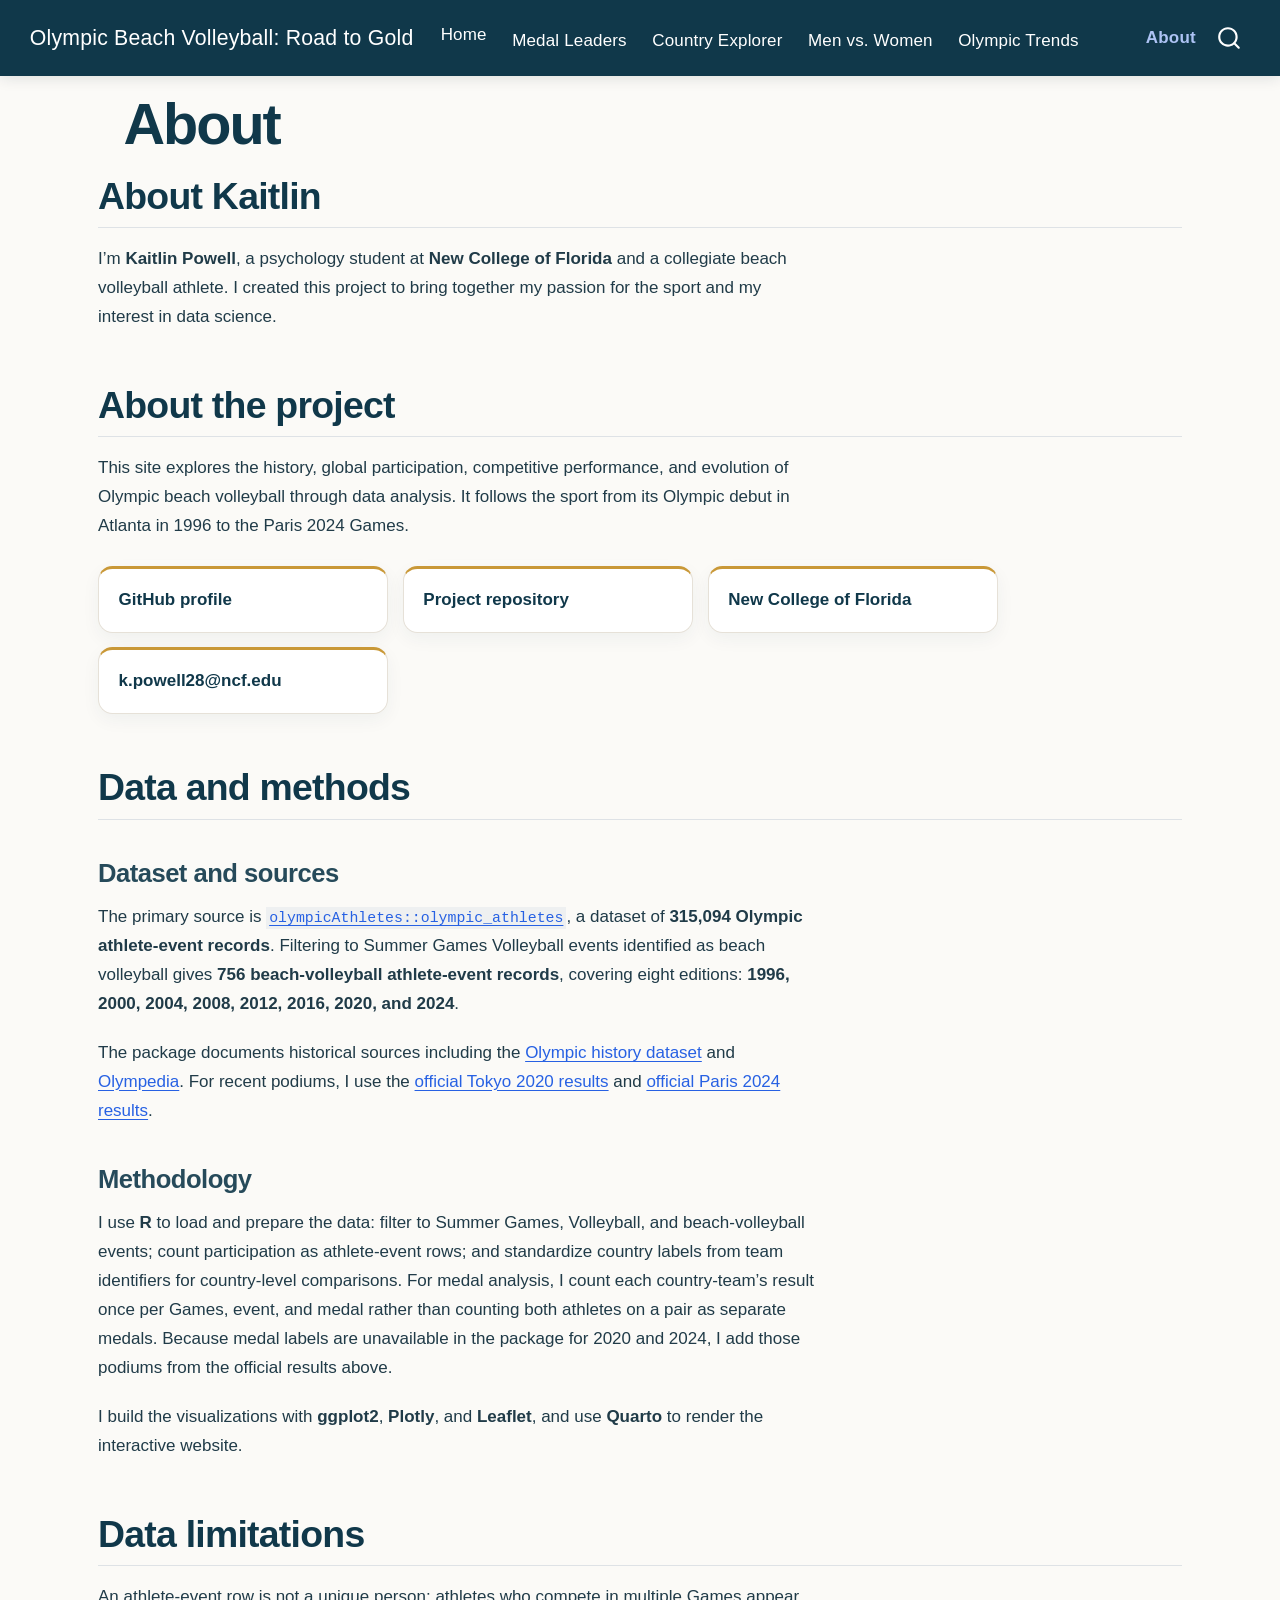
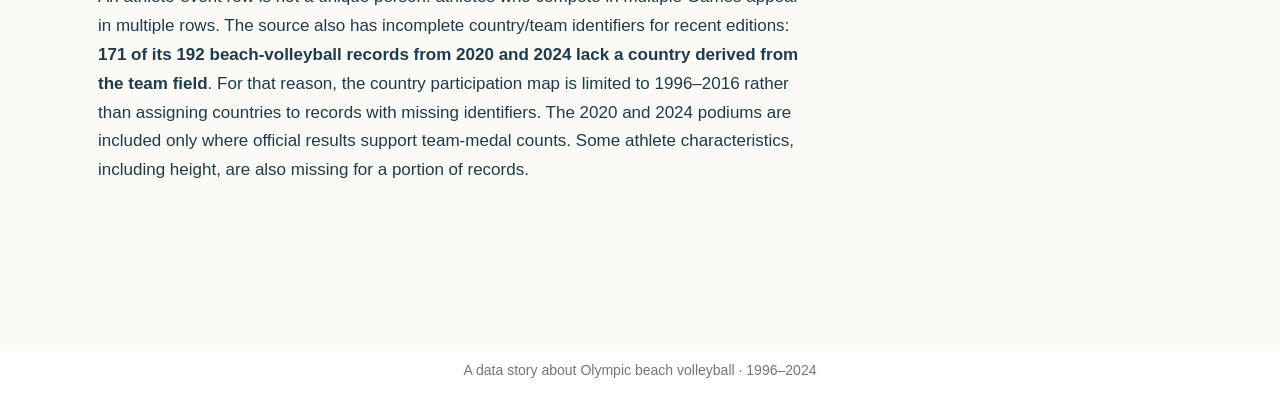
==== about.html @ 03073e93 "Built site for gh-pages" ====
<!DOCTYPE html>
<html xmlns="http://www.w3.org/1999/xhtml" lang="en" xml:lang="en"><head>

<meta charset="utf-8">
<meta name="generator" content="quarto-1.10.19">

<meta name="viewport" content="width=device-width, initial-scale=1.0, user-scalable=yes">


<title>About – Olympic Beach Volleyball: Road to Gold</title>
<style>
/* Default styles provided by pandoc.
** See https://pandoc.org/MANUAL.html#variables-for-html for config info.
*/
span.smallcaps{font-variant: small-caps;}
div.columns{display: flex; gap: 1.5em;}
div.column{flex: auto;}
@media screen {
div.columns{gap: min(4vw, 1.5em);}
div.column{overflow-x: auto;}
}
div.hanging-indent{margin-left: 1.5em; text-indent: -1.5em;}
ul.task-list{list-style: none;}
ul.task-list li input[type="checkbox"] {
  width: 0.8em;
  margin: 0 0.8em 0.2em -1em; /* quarto-specific, see https://github.com/quarto-dev/quarto-cli/issues/4556 */ 
  vertical-align: middle;
}
</style>


<script src="site_libs/quarto-nav/quarto-nav.js"></script>
<script src="site_libs/quarto-nav/headroom.min.js"></script>
<script src="site_libs/clipboard/clipboard.min.js"></script>
<script src="site_libs/quarto-search/autocomplete.umd.js"></script>
<script src="site_libs/quarto-search/fuse.min.js"></script>
<script src="site_libs/quarto-search/quarto-search.js"></script>
<meta name="quarto:offset" content="./">
<script src="site_libs/quarto-html/quarto.js" type="module"></script>
<script src="site_libs/quarto-html/tabsets/tabsets.js" type="module"></script>
<script src="site_libs/quarto-html/popper.min.js"></script>
<script src="site_libs/quarto-html/tippy.umd.min.js"></script>
<script src="site_libs/quarto-html/anchor.min.js"></script>
<link href="site_libs/quarto-html/tippy.css" rel="stylesheet">
<link href="site_libs/quarto-html/quarto-syntax-highlighting-bf27225e3a48a9273f3daa8f8e829971.css" rel="stylesheet" id="quarto-text-highlighting-styles">
<script src="site_libs/bootstrap/bootstrap.min.js"></script>
<link href="site_libs/bootstrap/bootstrap-icons.css" rel="stylesheet">
<link href="site_libs/bootstrap/bootstrap-d0f63781f56d8920b29a9d59ce83fef4.min.css" rel="stylesheet" append-hash="true" id="quarto-bootstrap" data-mode="light">
<script id="quarto-search-options" type="application/json">{
  "location": "navbar",
  "copy-button": false,
  "collapse-after": 3,
  "panel-placement": "end",
  "type": "overlay",
  "limit": 50,
  "keyboard-shortcut": [
    "f",
    "/",
    "s"
  ],
  "show-item-context": false,
  "language": {
    "search-no-results-text": "No results",
    "search-matching-documents-text": "matching documents",
    "search-copy-link-title": "Copy link to search",
    "search-hide-matches-text": "Hide additional matches",
    "search-more-match-text": "more match in this document",
    "search-more-matches-text": "more matches in this document",
    "search-clear-button-title": "Clear",
    "search-text-placeholder": "",
    "search-detached-cancel-button-title": "Cancel",
    "search-submit-button-title": "Submit",
    "search-label": "Search"
  }
}</script>
<style>html{ scroll-behavior: smooth; }</style>


<link rel="stylesheet" href="styles.css">
</head>

<body class="nav-fixed quarto-light">

<div id="quarto-search-results"></div>
  <header id="quarto-header" class="headroom fixed-top">
    <nav class="navbar navbar-expand-lg " data-bs-theme="dark">
      <div class="navbar-container container-fluid">
      <div class="navbar-brand-container mx-auto">
    <a class="navbar-brand" href="./index.html">
    <span class="navbar-title">Olympic Beach Volleyball: Road to Gold</span>
    </a>
  </div>
            <div id="quarto-search" class="" title="Search"></div>
          <button class="navbar-toggler" type="button" data-bs-toggle="collapse" data-bs-target="#navbarCollapse" aria-controls="navbarCollapse" role="menu" aria-expanded="false" aria-label="Toggle navigation" onclick="if (window.quartoToggleHeadroom) { window.quartoToggleHeadroom(); }">
  <span class="navbar-toggler-icon"></span>
</button>
          <div class="collapse navbar-collapse" id="navbarCollapse">
            <ul class="navbar-nav navbar-nav-scroll me-auto">
  <li class="nav-item">
    <a class="nav-link" href="./index.html"> 
<span class="menu-text">Home</span></a>
  </li>  
  <li class="nav-item">
    <a class="nav-link" href="./road-to-gold.html"> 
<span class="menu-text">Medal Leaders</span></a>
  </li>  
  <li class="nav-item">
    <a class="nav-link" href="./explore.html"> 
<span class="menu-text">Country Explorer</span></a>
  </li>  
  <li class="nav-item">
    <a class="nav-link" href="./men-vs-women.html"> 
<span class="menu-text">Men vs.&nbsp;Women</span></a>
  </li>  
  <li class="nav-item">
    <a class="nav-link" href="./olympic-trends.html"> 
<span class="menu-text">Olympic Trends</span></a>
  </li>  
</ul>
            <ul class="navbar-nav navbar-nav-scroll ms-auto">
  <li class="nav-item">
    <a class="nav-link active" href="./about.html" aria-current="page"> 
<span class="menu-text">About</span></a>
  </li>  
</ul>
          </div> <!-- /navcollapse -->
            <div class="quarto-navbar-tools">
</div>
      </div> <!-- /container-fluid -->
    </nav>
</header>
<!-- content -->
<div id="quarto-content" class="quarto-container page-columns page-rows-contents page-layout-full page-navbar">
<!-- sidebar -->
<!-- margin-sidebar -->
    
<!-- main -->
<main class="content column-page" id="quarto-document-content">

<header id="title-block-header" class="quarto-title-block default">
<div class="quarto-title">
<h1 class="title">About</h1>
</div>



<div class="quarto-title-meta column-page">

    
  
    
  </div>
  


</header>


<section id="about-kaitlin" class="level2">
<h2 class="anchored" data-anchor-id="about-kaitlin">About Kaitlin</h2>
<p>I’m <strong>Kaitlin Powell</strong>, a psychology student at <strong>New College of Florida</strong> and a collegiate beach volleyball athlete. I created this project to bring together my passion for the sport and my interest in data science.</p>
</section>
<section id="about-the-project" class="level2">
<h2 class="anchored" data-anchor-id="about-the-project">About the project</h2>
<p>This site explores the history, global participation, competitive performance, and evolution of Olympic beach volleyball through data analysis. It follows the sport from its Olympic debut in Atlanta in 1996 to the Paris 2024 Games.</p>
<div class="about-links">
<ul>
<li><a href="https://github.com/kaitlinpowell71">GitHub profile</a></li>
<li><a href="https://github.com/kaitlinpowell17/olympic-beach-volleyball">Project repository</a></li>
<li><a href="https://www.ncf.edu/">New College of Florida</a></li>
<li><a href="mailto:k.powell28@ncf.edu">k.powell28@ncf.edu</a></li>
</ul>
</div>
</section>
<section id="data-and-methods" class="level2">
<h2 class="anchored" data-anchor-id="data-and-methods">Data and methods</h2>
<section id="dataset-and-sources" class="level3">
<h3 class="anchored" data-anchor-id="dataset-and-sources">Dataset and sources</h3>
<p>The primary source is <a href="https://moderndive.github.io/olympicAthletes/"><code>olympicAthletes::olympic_athletes</code></a>, a dataset of <strong>315,094 Olympic athlete-event records</strong>. Filtering to Summer Games Volleyball events identified as beach volleyball gives <strong>756 beach-volleyball athlete-event records</strong>, covering eight editions: <strong>1996, 2000, 2004, 2008, 2012, 2016, 2020, and 2024</strong>.</p>
<p>The package documents historical sources including the <a href="https://github.com/rgriff23/Olympic_history">Olympic history dataset</a> and <a href="https://www.olympedia.org/">Olympedia</a>. For recent podiums, I use the <a href="https://olympics.com/en/olympic-games/tokyo-2020/results/volleyball/beach-volleyball">official Tokyo 2020 results</a> and <a href="https://olympics.com/en/olympic-games/paris-2024/results/volleyball/beach-volleyball">official Paris 2024 results</a>.</p>
</section>
<section id="methodology" class="level3">
<h3 class="anchored" data-anchor-id="methodology">Methodology</h3>
<p>I use <strong>R</strong> to load and prepare the data: filter to Summer Games, Volleyball, and beach-volleyball events; count participation as athlete-event rows; and standardize country labels from team identifiers for country-level comparisons. For medal analysis, I count each country-team’s result once per Games, event, and medal rather than counting both athletes on a pair as separate medals. Because medal labels are unavailable in the package for 2020 and 2024, I add those podiums from the official results above.</p>
<p>I build the visualizations with <strong>ggplot2</strong>, <strong>Plotly</strong>, and <strong>Leaflet</strong>, and use <strong>Quarto</strong> to render the interactive website.</p>
</section>
</section>
<section id="data-limitations" class="level2">
<h2 class="anchored" data-anchor-id="data-limitations">Data limitations</h2>
<p>An athlete-event row is not a unique person: athletes who compete in multiple Games appear in multiple rows. The source also has incomplete country/team identifiers for recent editions: <strong>171 of its 192 beach-volleyball records from 2020 and 2024 lack a country derived from the team field</strong>. For that reason, the country participation map is limited to 1996–2016 rather than assigning countries to records with missing identifiers. The 2020 and 2024 podiums are included only where official results support team-medal counts. Some athlete characteristics, including height, are also missing for a portion of records.</p>


</section>

</main> <!-- /main -->
<script id="quarto-html-after-body" type="application/javascript">
  window.document.addEventListener("DOMContentLoaded", function (event) {
    const icon = "";
    const anchorJS = new window.AnchorJS();
    anchorJS.options = {
      placement: 'right',
      icon: icon
    };
    anchorJS.add('.anchored');
    const isCodeAnnotation = (el) => {
      for (const clz of el.classList) {
        if (clz.startsWith('code-annotation-')) {                     
          return true;
        }
      }
      return false;
    }
    const onCopySuccess = function(e) {
      // button target
      const button = e.trigger;
      // don't keep focus
      button.blur();
      // flash "checked"
      button.classList.add('code-copy-button-checked');
      var currentTitle = button.getAttribute("title");
      button.setAttribute("title", "Copied!");
      let tooltip;
      if (window.bootstrap) {
        button.setAttribute("data-bs-toggle", "tooltip");
        button.setAttribute("data-bs-placement", "left");
        button.setAttribute("data-bs-title", "Copied!");
        tooltip = new bootstrap.Tooltip(button, 
          { trigger: "manual", 
            customClass: "code-copy-button-tooltip",
            offset: [0, -8]});
        tooltip.show();    
      }
      setTimeout(function() {
        if (tooltip) {
          tooltip.hide();
          button.removeAttribute("data-bs-title");
          button.removeAttribute("data-bs-toggle");
          button.removeAttribute("data-bs-placement");
        }
        button.setAttribute("title", currentTitle);
        button.classList.remove('code-copy-button-checked');
      }, 1000);
      // clear code selection
      e.clearSelection();
    }
    const getTextToCopy = function(trigger) {
      const outerScaffold = trigger.parentElement.cloneNode(true);
      const codeEl = outerScaffold.querySelector('code');
      for (const childEl of codeEl.children) {
        if (isCodeAnnotation(childEl)) {
          childEl.remove();
        }
      }
      return codeEl.innerText;
    }
    const clipboard = new window.ClipboardJS('.code-copy-button:not([data-in-quarto-modal])', {
      text: getTextToCopy
    });
    clipboard.on('success', onCopySuccess);
    if (window.document.getElementById('quarto-embedded-source-code-modal')) {
      const clipboardModal = new window.ClipboardJS('.code-copy-button[data-in-quarto-modal]', {
        text: getTextToCopy,
        container: window.document.getElementById('quarto-embedded-source-code-modal')
      });
      clipboardModal.on('success', onCopySuccess);
    }
      var localhostRegex = new RegExp(/^(?:http|https):\/\/localhost\:?[0-9]*\//);
      var mailtoRegex = new RegExp(/^mailto:/);
        var filterRegex = new RegExp('/' + window.location.host + '/');
      var isInternal = (href) => {
          return filterRegex.test(href) || localhostRegex.test(href) || mailtoRegex.test(href);
      }
      // Inspect non-navigation links and adorn them if external
     var links = window.document.querySelectorAll('a[href]:not(.nav-link):not(.navbar-brand):not(.toc-action):not(.sidebar-link):not(.sidebar-item-toggle):not(.pagination-link):not(.no-external):not([aria-hidden]):not(.dropdown-item):not(.quarto-navigation-tool):not(.about-link)');
      for (var i=0; i<links.length; i++) {
        const link = links[i];
        if (!isInternal(link.href)) {
          // undo the damage that might have been done by quarto-nav.js in the case of
          // links that we want to consider external
          if (link.dataset.originalHref !== undefined) {
            link.href = link.dataset.originalHref;
          }
        }
      }
    function tippyHover(el, contentFn, onTriggerFn, onUntriggerFn) {
      const config = {
        allowHTML: true,
        maxWidth: 500,
        delay: 100,
        arrow: false,
        appendTo: function(el) {
            return el.parentElement;
        },
        interactive: true,
        interactiveBorder: 10,
        theme: 'quarto',
        placement: 'bottom-start',
      };
      if (contentFn) {
        config.content = contentFn;
      }
      if (onTriggerFn) {
        config.onTrigger = onTriggerFn;
      }
      if (onUntriggerFn) {
        config.onUntrigger = onUntriggerFn;
      }
      window.tippy(el, config); 
    }
    const noterefs = window.document.querySelectorAll('a[role="doc-noteref"]');
    for (var i=0; i<noterefs.length; i++) {
      const ref = noterefs[i];
      tippyHover(ref, function() {
        // use id or data attribute instead here
        let href = ref.getAttribute('data-footnote-href') || ref.getAttribute('href');
        try { href = new URL(href).hash; } catch {}
        const id = href.replace(/^#\/?/, "");
        const note = window.document.getElementById(id);
        if (note) {
          return note.innerHTML;
        } else {
          return "";
        }
      });
    }
    const xrefs = window.document.querySelectorAll('a.quarto-xref');
    const processXRef = (id, note) => {
      // Strip column container classes
      const stripColumnClz = (el) => {
        el.classList.remove("page-full", "page-columns");
        if (el.children) {
          for (const child of el.children) {
            stripColumnClz(child);
          }
        }
      }
      stripColumnClz(note)
      if (id === null || id.startsWith('sec-')) {
        // Special case sections, only their first couple elements
        const container = document.createElement("div");
        if (note.children && note.children.length > 2) {
          container.appendChild(note.children[0].cloneNode(true));
          for (let i = 1; i < note.children.length; i++) {
            const child = note.children[i];
            if (child.tagName === "P" && child.innerText === "") {
              continue;
            } else {
              container.appendChild(child.cloneNode(true));
              break;
            }
          }
          if (window.Quarto?.typesetMath) {
            window.Quarto.typesetMath(container);
          }
          return container.innerHTML
        } else {
          if (window.Quarto?.typesetMath) {
            window.Quarto.typesetMath(note);
          }
          return note.innerHTML;
        }
      } else {
        // Remove any anchor links if they are present
        const anchorLink = note.querySelector('a.anchorjs-link');
        if (anchorLink) {
          anchorLink.remove();
        }
        if (window.Quarto?.typesetMath) {
          window.Quarto.typesetMath(note);
        }
        if (note.classList.contains("callout")) {
          return note.outerHTML;
        } else {
          return note.innerHTML;
        }
      }
    }
    for (var i=0; i<xrefs.length; i++) {
      const xref = xrefs[i];
      tippyHover(xref, undefined, function(instance) {
        instance.disable();
        let url = xref.getAttribute('href');
        let hash = undefined; 
        if (url.startsWith('#')) {
          hash = url;
        } else {
          try { hash = new URL(url).hash; } catch {}
        }
        if (hash) {
          const id = hash.replace(/^#\/?/, "");
          const note = window.document.getElementById(id);
          if (note !== null) {
            try {
              const html = processXRef(id, note.cloneNode(true));
              instance.setContent(html);
            } finally {
              instance.enable();
              instance.show();
            }
          } else {
            // See if we can fetch this
            fetch(url.split('#')[0])
            .then(res => res.text())
            .then(html => {
              const parser = new DOMParser();
              const htmlDoc = parser.parseFromString(html, "text/html");
              const note = htmlDoc.getElementById(id);
              if (note !== null) {
                const html = processXRef(id, note);
                instance.setContent(html);
              } 
            }).finally(() => {
              instance.enable();
              instance.show();
            });
          }
        } else {
          // See if we can fetch a full url (with no hash to target)
          // This is a special case and we should probably do some content thinning / targeting
          fetch(url)
          .then(res => res.text())
          .then(html => {
            const parser = new DOMParser();
            const htmlDoc = parser.parseFromString(html, "text/html");
            const note = htmlDoc.querySelector('main.content');
            if (note !== null) {
              // This should only happen for chapter cross references
              // (since there is no id in the URL)
              // remove the first header
              if (note.children.length > 0 && note.children[0].tagName === "HEADER") {
                note.children[0].remove();
              }
              const html = processXRef(null, note);
              instance.setContent(html);
            } 
          }).finally(() => {
            instance.enable();
            instance.show();
          });
        }
      }, function(instance) {
      });
    }
        let selectedAnnoteEl;
        const selectorForAnnotation = ( cell, annotation) => {
          let cellAttr = 'data-code-cell="' + cell + '"';
          let lineAttr = 'data-code-annotation="' +  annotation + '"';
          const selector = 'span[' + cellAttr + '][' + lineAttr + ']';
          return selector;
        }
        const selectCodeLines = (annoteEl) => {
          const doc = window.document;
          const targetCell = annoteEl.getAttribute("data-target-cell");
          const targetAnnotation = annoteEl.getAttribute("data-target-annotation");
          const annoteSpan = window.document.querySelector(selectorForAnnotation(targetCell, targetAnnotation));
          const lines = annoteSpan.getAttribute("data-code-lines").split(",");
          const lineIds = lines.map((line) => {
            return targetCell + "-" + line;
          })
          let top = null;
          let height = null;
          let parent = null;
          if (lineIds.length > 0) {
              //compute the position of the single el (top and bottom and make a div)
              const el = window.document.getElementById(lineIds[0]);
              top = el.offsetTop;
              height = el.offsetHeight;
              parent = el.parentElement.parentElement;
            if (lineIds.length > 1) {
              const lastEl = window.document.getElementById(lineIds[lineIds.length - 1]);
              const bottom = lastEl.offsetTop + lastEl.offsetHeight;
              height = bottom - top;
            }
            if (top !== null && height !== null && parent !== null) {
              // cook up a div (if necessary) and position it 
              let div = window.document.getElementById("code-annotation-line-highlight");
              if (div === null) {
                div = window.document.createElement("div");
                div.setAttribute("id", "code-annotation-line-highlight");
                div.style.position = 'absolute';
                parent.appendChild(div);
              }
              div.style.top = top - 2 + "px";
              div.style.height = height + 4 + "px";
              div.style.left = 0;
              let gutterDiv = window.document.getElementById("code-annotation-line-highlight-gutter");
              if (gutterDiv === null) {
                gutterDiv = window.document.createElement("div");
                gutterDiv.setAttribute("id", "code-annotation-line-highlight-gutter");
                gutterDiv.style.position = 'absolute';
                const codeCell = window.document.getElementById(targetCell);
                const gutter = codeCell.querySelector('.code-annotation-gutter');
                gutter.appendChild(gutterDiv);
              }
              gutterDiv.style.top = top - 2 + "px";
              gutterDiv.style.height = height + 4 + "px";
            }
            selectedAnnoteEl = annoteEl;
          }
        };
        const unselectCodeLines = () => {
          const elementsIds = ["code-annotation-line-highlight", "code-annotation-line-highlight-gutter"];
          elementsIds.forEach((elId) => {
            const div = window.document.getElementById(elId);
            if (div) {
              div.remove();
            }
          });
          selectedAnnoteEl = undefined;
        };
          // Handle positioning of the toggle
      window.addEventListener(
        "resize",
        throttle(() => {
          elRect = undefined;
          if (selectedAnnoteEl) {
            selectCodeLines(selectedAnnoteEl);
          }
        }, 10)
      );
      function throttle(fn, ms) {
      let throttle = false;
      let timer;
        return (...args) => {
          if(!throttle) { // first call gets through
              fn.apply(this, args);
              throttle = true;
          } else { // all the others get throttled
              if(timer) clearTimeout(timer); // cancel #2
              timer = setTimeout(() => {
                fn.apply(this, args);
                timer = throttle = false;
              }, ms);
          }
        };
      }
        // Attach click handler to the DT
        const annoteDls = window.document.querySelectorAll('dt[data-target-cell]');
        for (const annoteDlNode of annoteDls) {
          annoteDlNode.addEventListener('click', (event) => {
            const clickedEl = event.target;
            if (clickedEl !== selectedAnnoteEl) {
              unselectCodeLines();
              const activeEl = window.document.querySelector('dt[data-target-cell].code-annotation-active');
              if (activeEl) {
                activeEl.classList.remove('code-annotation-active');
              }
              selectCodeLines(clickedEl);
              clickedEl.classList.add('code-annotation-active');
            } else {
              // Unselect the line
              unselectCodeLines();
              clickedEl.classList.remove('code-annotation-active');
            }
          });
        }
    const findCites = (el) => {
      const parentEl = el.parentElement;
      if (parentEl) {
        const cites = parentEl.dataset.cites;
        if (cites) {
          return {
            el,
            cites: cites.split(' ')
          };
        } else {
          return findCites(el.parentElement)
        }
      } else {
        return undefined;
      }
    };
    var bibliorefs = window.document.querySelectorAll('a[role="doc-biblioref"]');
    for (var i=0; i<bibliorefs.length; i++) {
      const ref = bibliorefs[i];
      const citeInfo = findCites(ref);
      if (citeInfo) {
        tippyHover(citeInfo.el, function() {
          var popup = window.document.createElement('div');
          citeInfo.cites.forEach(function(cite) {
            var citeDiv = window.document.createElement('div');
            citeDiv.classList.add('hanging-indent');
            citeDiv.classList.add('csl-entry');
            var biblioDiv = window.document.getElementById('ref-' + cite);
            if (biblioDiv) {
              citeDiv.innerHTML = biblioDiv.innerHTML;
            }
            popup.appendChild(citeDiv);
          });
          return popup.innerHTML;
        });
      }
    }
  });
  </script>
</div> <!-- /content -->
<footer class="footer">
  <div class="nav-footer">
    <div class="nav-footer-left">
      &nbsp;
    </div>   
    <div class="nav-footer-center">
<p>A data story about Olympic beach volleyball · 1996–2024</p>
</div>
    <div class="nav-footer-right">
      &nbsp;
    </div>
  </div>
</footer>




<script src="site_libs/quarto-html/zenscroll-min.js"></script>
</body></html>
---- site_libs/quarto-html/tippy.css ----
.tippy-box[data-animation=fade][data-state=hidden]{opacity:0}[data-tippy-root]{max-width:calc(100vw - 10px)}.tippy-box{position:relative;background-color:#333;color:#fff;border-radius:4px;font-size:14px;line-height:1.4;white-space:normal;outline:0;transition-property:transform,visibility,opacity}.tippy-box[data-placement^=top]>.tippy-arrow{bottom:0}.tippy-box[data-placement^=top]>.tippy-arrow:before{bottom:-7px;left:0;border-width:8px 8px 0;border-top-color:initial;transform-origin:center top}.tippy-box[data-placement^=bottom]>.tippy-arrow{top:0}.tippy-box[data-placement^=bottom]>.tippy-arrow:before{top:-7px;left:0;border-width:0 8px 8px;border-bottom-color:initial;transform-origin:center bottom}.tippy-box[data-placement^=left]>.tippy-arrow{right:0}.tippy-box[data-placement^=left]>.tippy-arrow:before{border-width:8px 0 8px 8px;border-left-color:initial;right:-7px;transform-origin:center left}.tippy-box[data-placement^=right]>.tippy-arrow{left:0}.tippy-box[data-placement^=right]>.tippy-arrow:before{left:-7px;border-width:8px 8px 8px 0;border-right-color:initial;transform-origin:center right}.tippy-box[data-inertia][data-state=visible]{transition-timing-function:cubic-bezier(.54,1.5,.38,1.11)}.tippy-arrow{width:16px;height:16px;color:#333}.tippy-arrow:before{content:"";position:absolute;border-color:transparent;border-style:solid}.tippy-content{position:relative;padding:5px 9px;z-index:1}
---- site_libs/quarto-html/quarto-syntax-highlighting-bf27225e3a48a9273f3daa8f8e829971.css ----
/* quarto syntax highlight colors */
:root {
  --quarto-hl-ot-color: #003B4F;
  --quarto-hl-at-color: #657422;
  --quarto-hl-ss-color: #20794D;
  --quarto-hl-an-color: #5E5E5E;
  --quarto-hl-fu-color: #4758AB;
  --quarto-hl-st-color: #20794D;
  --quarto-hl-cf-color: #003B4F;
  --quarto-hl-op-color: #5E5E5E;
  --quarto-hl-er-color: #AD0000;
  --quarto-hl-bn-color: #AD0000;
  --quarto-hl-al-color: #AD0000;
  --quarto-hl-va-color: #111111;
  --quarto-hl-bu-color: inherit;
  --quarto-hl-ex-color: inherit;
  --quarto-hl-pp-color: #AD0000;
  --quarto-hl-in-color: #5E5E5E;
  --quarto-hl-vs-color: #20794D;
  --quarto-hl-wa-color: #5E5E5E;
  --quarto-hl-do-color: #5E5E5E;
  --quarto-hl-im-color: #00769E;
  --quarto-hl-ch-color: #20794D;
  --quarto-hl-dt-color: #AD0000;
  --quarto-hl-fl-color: #AD0000;
  --quarto-hl-co-color: #5E5E5E;
  --quarto-hl-cv-color: #5E5E5E;
  --quarto-hl-cn-color: #8f5902;
  --quarto-hl-sc-color: #5E5E5E;
  --quarto-hl-dv-color: #AD0000;
  --quarto-hl-kw-color: #003B4F;
}

/* other quarto variables */
:root {
  --quarto-font-monospace: SFMono-Regular, Menlo, Monaco, Consolas, "Liberation Mono", "Courier New", monospace;
}

/* syntax highlight based on Pandoc's rules */
pre > code.sourceCode > span {
  color: #003B4F;
}

code.sourceCode > span {
  color: #003B4F;
}

div.sourceCode,
div.sourceCode pre.sourceCode {
  color: #003B4F;
}

/* Normal */
code span {
  color: #003B4F;
}

/* Alert */
code span.al {
  color: #AD0000;
  font-style: inherit;
}

/* Annotation */
code span.an {
  color: #5E5E5E;
  font-style: inherit;
}

/* Attribute */
code span.at {
  color: #657422;
  font-style: inherit;
}

/* BaseN */
code span.bn {
  color: #AD0000;
  font-style: inherit;
}

/* BuiltIn */
code span.bu {
  font-style: inherit;
}

/* ControlFlow */
code span.cf {
  color: #003B4F;
  font-weight: bold;
  font-style: inherit;
}

/* Char */
code span.ch {
  color: #20794D;
  font-style: inherit;
}

/* Constant */
code span.cn {
  color: #8f5902;
  font-style: inherit;
}

/* Comment */
code span.co {
  color: #5E5E5E;
  font-style: inherit;
}

/* CommentVar */
code span.cv {
  color: #5E5E5E;
  font-style: italic;
}

/* Documentation */
code span.do {
  color: #5E5E5E;
  font-style: italic;
}

/* DataType */
code span.dt {
  color: #AD0000;
  font-style: inherit;
}

/* DecVal */
code span.dv {
  color: #AD0000;
  font-style: inherit;
}

/* Error */
code span.er {
  color: #AD0000;
  font-style: inherit;
}

/* Extension */
code span.ex {
  font-style: inherit;
}

/* Float */
code span.fl {
  color: #AD0000;
  font-style: inherit;
}

/* Function */
code span.fu {
  color: #4758AB;
  font-style: inherit;
}

/* Import */
code span.im {
  color: #00769E;
  font-style: inherit;
}

/* Information */
code span.in {
  color: #5E5E5E;
  font-style: inherit;
}

/* Keyword */
code span.kw {
  color: #003B4F;
  font-weight: bold;
  font-style: inherit;
}

/* Operator */
code span.op {
  color: #5E5E5E;
  font-style: inherit;
}

/* Other */
code span.ot {
  color: #003B4F;
  font-style: inherit;
}

/* Preprocessor */
code span.pp {
  color: #AD0000;
  font-style: inherit;
}

/* SpecialChar */
code span.sc {
  color: #5E5E5E;
  font-style: inherit;
}

/* SpecialString */
code span.ss {
  color: #20794D;
  font-style: inherit;
}

/* String */
code span.st {
  color: #20794D;
  font-style: inherit;
}

/* Variable */
code span.va {
  color: #111111;
  font-style: inherit;
}

/* VerbatimString */
code span.vs {
  color: #20794D;
  font-style: inherit;
}

/* Warning */
code span.wa {
  color: #5E5E5E;
  font-style: italic;
}

.prevent-inlining {
  content: "</";
}

/*# sourceMappingURL=8be38f48d34c45af72792cbd699585e7.css.map */
---- styles.css ----
:root {
  --ocean: #10384a;
  --ocean-soft: #315d70;
  --sea-glass: #147f91;
  --sand: #f4efe4;
  --gold: #c99837;
  --ink: #203b48;
  --muted: #637780;
}

body {
  background: #fbfaf7;
  color: var(--ink);
  font-family: Inter, "Segoe UI", "Helvetica Neue", sans-serif;
  font-size: 1rem;
  line-height: 1.7;
}

.navbar {
  box-shadow: 0 2px 14px rgb(11 34 46 / 12%);
}

.navbar-brand,
.navbar .nav-link {
  letter-spacing: 0.01em;
}

.navbar .navbar-nav {
  gap: 0.3rem;
}

.navbar .nav-link {
  padding: 0.65rem 0.85rem;
}

.navbar .nav-link.active {
  font-weight: 700;
}

.quarto-title-block {
  max-width: 1200px;
  margin: 2.5rem auto 1.75rem;
  padding: 0 1.5rem;
}

.quarto-title .title {
  color: var(--ocean);
  font-weight: 750;
  letter-spacing: -0.035em;
  line-height: 1.12;
  text-align: left;
}

#quarto-content main.content {
  max-width: 1200px;
  padding: 0 1.5rem 4rem;
}

main.content > p,
main.content > ul,
main.content > ol,
main.content section > p,
main.content section > ul,
main.content section > ol {
  max-width: 76ch;
}

h1,
h2,
h3 {
  color: var(--ocean);
  font-weight: 700;
  letter-spacing: -0.02em;
  line-height: 1.2;
  text-align: left;
}

h1 {
  font-size: clamp(2.2rem, 4.5vw, 3.4rem);
}

h2 {
  margin-top: 3rem;
  margin-bottom: 1rem;
  font-size: clamp(1.65rem, 3vw, 2.2rem);
}

main.content section:first-of-type > h2 {
  margin-top: 0.5rem;
}

h3 {
  margin-top: 2.25rem;
  margin-bottom: 0.85rem;
  font-size: clamp(1.25rem, 2vw, 1.55rem);
}

p,
ul,
ol {
  margin-bottom: 1.2rem;
}

li + li {
  margin-top: 0.4rem;
}

.hero {
  position: relative;
  overflow: hidden;
  margin: 0 0 2.5rem;
  padding: clamp(2.25rem, 6vw, 4.75rem);
  border-radius: 1.25rem;
  background:
    radial-gradient(circle at 88% 20%, rgb(201 152 55 / 30%) 0 5rem, transparent 5.1rem),
    radial-gradient(circle at 96% 95%, rgb(20 127 145 / 35%) 0 12rem, transparent 12.1rem),
    linear-gradient(118deg, #10384a 0%, #155268 64%, #1c7580 100%);
  color: #fff;
  box-shadow: 0 18px 42px rgb(16 56 74 / 17%);
}

.hero .eyebrow {
  margin: 0 0 0.75rem;
  color: #f1cf80;
  font-size: 0.76rem;
  font-weight: 750;
  letter-spacing: 0.16em;
  text-transform: uppercase;
}

.hero h2 {
  max-width: 720px;
  margin: 0;
  color: #fff;
  font-size: clamp(2.1rem, 5vw, 3.75rem);
  line-height: 1.08;
}

.hero > p:not(.eyebrow) {
  max-width: 720px;
  margin: 1.15rem 0 0;
  color: rgb(255 255 255 / 87%);
  font-size: 1.08rem;
  line-height: 1.7;
}

.hero-link {
  display: inline-flex;
  gap: 0.65rem;
  align-items: center;
  margin-top: 1.45rem;
  padding: 0.72rem 1rem;
  border: 1px solid rgb(255 255 255 / 52%);
  border-radius: 999px;
  color: #fff;
  font-weight: 700;
  text-decoration: none;
  transition: background 160ms ease, transform 160ms ease;
}

.hero-link:hover {
  transform: translateY(-1px);
  background: rgb(255 255 255 / 12%);
  color: #fff;
}

.stats-grid {
  display: grid;
  grid-template-columns: repeat(3, minmax(0, 1fr));
  align-items: stretch;
  gap: 1.25rem;
  margin: 1.75rem 0 2.75rem;
}

.stat-card {
  display: flex;
  min-height: 132px;
  flex-direction: column;
  justify-content: center;
  padding: 1.5rem;
  border: 1px solid #e6e1d8;
  border-top: 3px solid var(--gold);
  border-radius: 1rem;
  background: #fff;
  box-shadow: 0 8px 24px rgb(16 56 74 / 6%);
}

.stat-card p {
  margin: 0;
}

.stat-value,
.stat-label {
  display: block;
}

.stat-value {
  color: var(--ocean);
  font-size: clamp(1.65rem, 3vw, 2.25rem);
  font-weight: 760;
  letter-spacing: -0.04em;
  line-height: 1.1;
}

.stat-label {
  margin-top: 0.45rem;
  color: var(--muted);
  font-size: 0.88rem;
  line-height: 1.35;
}

.callout-note {
  margin: 2rem 0;
  border-left-color: var(--gold);
  background: #f7f3e9;
}

.callout-note .callout-title-container {
  color: var(--ocean);
}

.callout-note p:last-child {
  margin-bottom: 0;
}

.source-note {
  color: var(--muted);
  font-size: 0.9rem;
}

.crosstalk-input {
  margin-bottom: 1rem;
}

.crosstalk-input label {
  color: var(--ocean);
  font-weight: 650;
}

.plotly,
.cell-output-display {
  max-width: 100%;
}

.cell-output-display {
  margin: 1.5rem 0 2rem;
}

figure,
.quarto-figure {
  margin: 2rem auto 2.5rem;
}

.cell-output-display figure {
  margin: 0 auto;
}

.medal-map-filters {
  display: flex;
  flex-wrap: wrap;
  gap: 1rem 1.5rem;
  align-items: end;
  margin-bottom: 1rem;
  padding: 1rem 1.25rem;
  border: 1px solid #e6e1d8;
  border-radius: 0.85rem;
  background: #fff;
}

.medal-map-filter {
  display: flex;
  min-width: 13rem;
  flex: 1 1 13rem;
  flex-direction: column;
  gap: 0.35rem;
}

.medal-map-filter label {
  color: var(--ocean);
  font-size: 0.88rem;
  font-weight: 700;
}

.medal-map-filter .form-select {
  border-color: #d6dfdf;
  color: var(--ink);
}

.medal-map-widget .leaflet-container {
  border: 1px solid #d5e0e0;
  border-radius: 0.9rem;
  background: #e8f1f2;
  font-family: inherit;
}

.medal-map-legend {
  min-width: 180px;
  padding: 0.8rem 0.9rem;
  border-radius: 0.65rem;
  background: rgb(255 255 255 / 96%);
  box-shadow: 0 2px 12px rgb(16 56 74 / 15%);
  color: var(--ocean);
  font-size: 0.8rem;
}

.medal-map-gradient {
  height: 0.65rem;
  margin-top: 0.55rem;
  border-radius: 999px;
  background: linear-gradient(
    90deg,
    #e8f1f2,
    #b8d7d9,
    #76b7bc,
    #328991,
    #10384a
  );
}

.medal-map-legend-scale {
  display: flex;
  justify-content: space-between;
  margin-top: 0.2rem;
  color: var(--muted);
}

.medal-map-no-medals {
  display: flex;
  gap: 0.4rem;
  align-items: center;
  margin-top: 0.55rem;
  color: var(--muted);
}

.medal-map-no-medals i {
  width: 0.75rem;
  height: 0.75rem;
  border: 1px solid #ddd9d0;
  border-radius: 0.15rem;
  background: #f0eee8;
}

.medal-map-attribution {
  padding: 0.25rem 0.45rem;
  border-radius: 0.25rem;
  background: rgb(255 255 255 / 88%);
  color: var(--muted);
  font-size: 0.72rem;
}

.medal-country-ranking {
  width: min(100%, 900px);
  margin: 1.25rem 0 2.5rem;
  border-collapse: separate;
  border-spacing: 0;
  overflow: hidden;
  border: 1px solid #e6e1d8;
  border-radius: 0.85rem;
  background: #fff;
  box-shadow: 0 8px 24px rgb(16 56 74 / 5%);
}

.medal-country-ranking th,
.medal-country-ranking td {
  padding: 0.75rem 1rem;
  border-bottom: 1px solid #eeeae2;
}

.medal-country-ranking thead th {
  background: var(--ocean);
  color: #fff;
  font-size: 0.82rem;
  font-weight: 700;
  text-align: right;
}

.medal-country-ranking thead th:nth-child(2),
.medal-country-ranking tbody th {
  text-align: left;
}

.medal-country-ranking tbody th {
  color: var(--ocean);
  font-weight: 650;
}

.medal-country-ranking tbody td {
  color: var(--ink);
  text-align: right;
}

.medal-country-ranking tbody td:first-child {
  color: var(--muted);
  text-align: center;
}

.medal-country-ranking tbody tr:nth-child(even) {
  background: #fbfaf7;
}

.medal-country-ranking tbody tr:last-child th,
.medal-country-ranking tbody tr:last-child td {
  border-bottom: 0;
}

.about-links ul {
  display: grid;
  max-width: 900px;
  grid-template-columns: repeat(auto-fit, minmax(13rem, 1fr));
  gap: 0.85rem;
  margin: 1.5rem 0;
  padding: 0;
  list-style: none;
}

.about-links li {
  margin: 0;
  padding: 1rem 1.15rem;
  border: 1px solid #e6e1d8;
  border-top: 3px solid var(--gold);
  border-radius: 0.85rem;
  background: #fff;
  box-shadow: 0 6px 18px rgb(16 56 74 / 5%);
}

.about-links a {
  color: var(--ocean);
  font-weight: 700;
  text-decoration: none;
}

.about-links a:hover {
  color: var(--sea-glass);
  text-decoration: underline;
}

figcaption,
.figure-caption {
  color: var(--muted);
  font-size: 0.88rem;
  line-height: 1.55;
}

@media (max-width: 991.98px) {
  .navbar .navbar-collapse {
    padding: 0.5rem 0 0.75rem;
  }

  .navbar .navbar-nav {
    gap: 0.15rem;
  }

  .navbar .nav-link {
    padding: 0.6rem 0.25rem;
  }
}

@media (max-width: 767.98px) {
  .stats-grid {
    grid-template-columns: repeat(2, minmax(0, 1fr));
    gap: 1rem;
  }

  .quarto-title-block {
    margin-top: 1.75rem;
    margin-bottom: 1.25rem;
  }

  #quarto-content main.content {
    padding-right: 1.25rem;
    padding-left: 1.25rem;
  }

  .hero {
    border-radius: 0.9rem;
    padding: clamp(1.75rem, 7vw, 2.75rem);
  }
}

@media (max-width: 575.98px) {
  .stats-grid {
    grid-template-columns: 1fr;
  }

  .medal-map-widget .leaflet {
    height: 480px !important;
  }

  .medal-country-ranking th,
  .medal-country-ranking td {
    padding: 0.6rem 0.4rem;
    font-size: 0.85rem;
  }

  .stat-card {
    min-height: 112px;
  }

  h2 {
    margin-top: 2.5rem;
  }
}
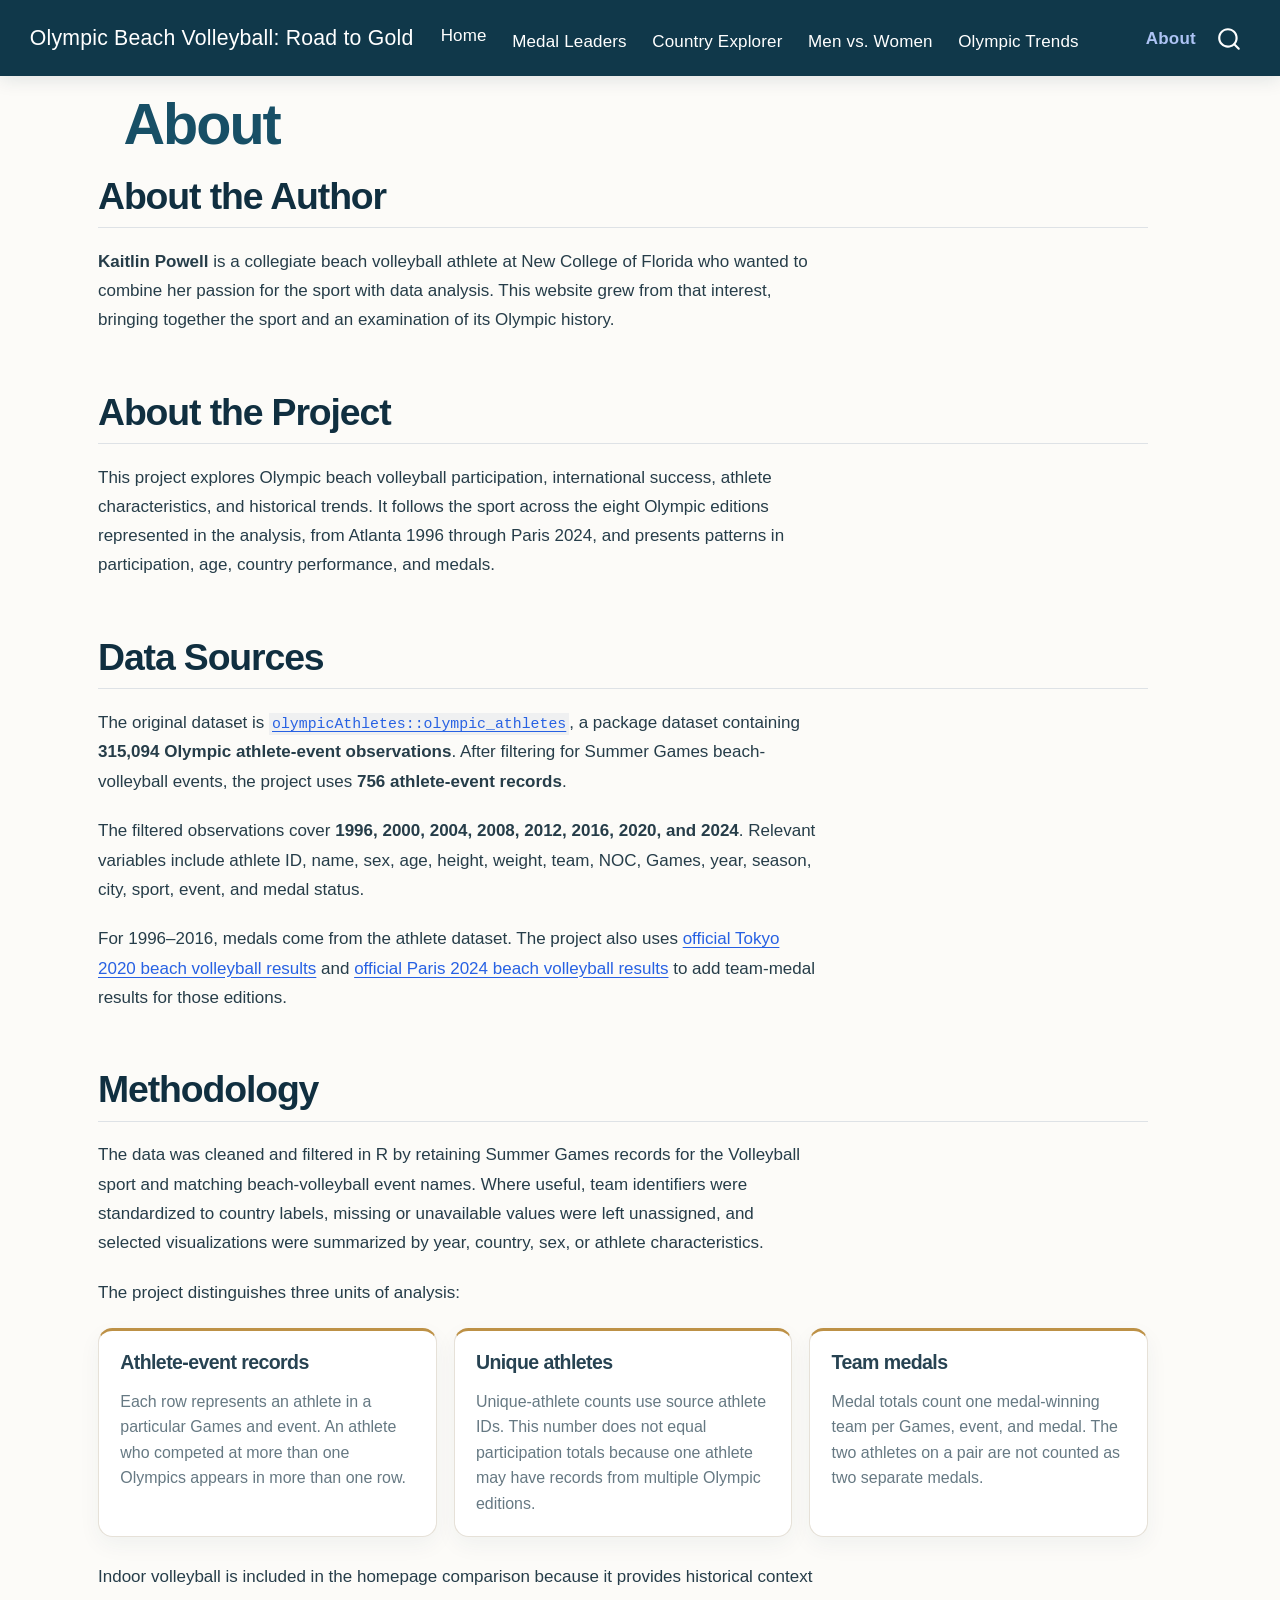
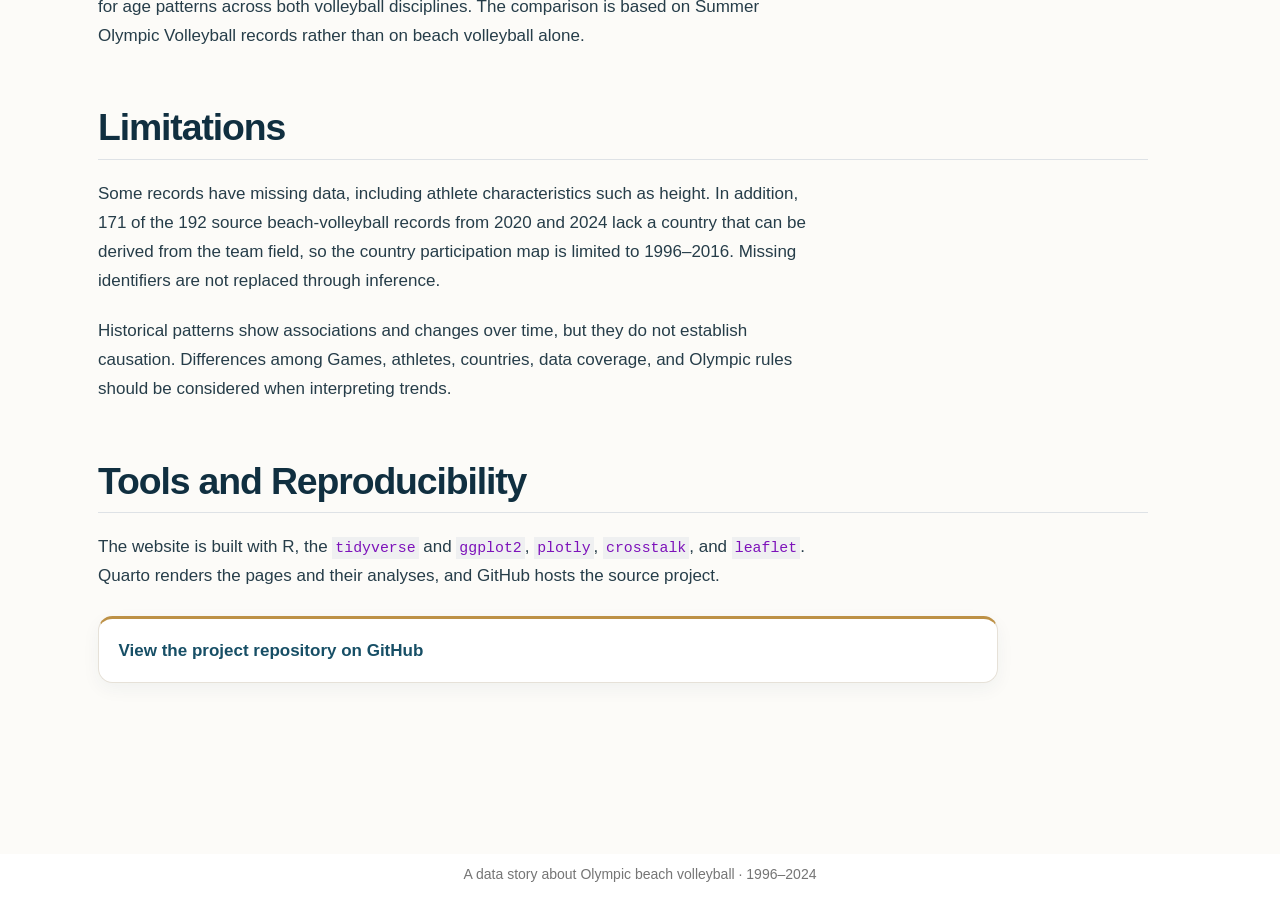
==== commit 9bbc44a2: "Built site for gh-pages" ====
--- a/about.html
+++ b/about.html
@@ -45,7 +45,7 @@
 <link href="site_libs/quarto-html/quarto-syntax-highlighting-bf27225e3a48a9273f3daa8f8e829971.css" rel="stylesheet" id="quarto-text-highlighting-styles">
 <script src="site_libs/bootstrap/bootstrap.min.js"></script>
 <link href="site_libs/bootstrap/bootstrap-icons.css" rel="stylesheet">
-<link href="site_libs/bootstrap/bootstrap-d0f63781f56d8920b29a9d59ce83fef4.min.css" rel="stylesheet" append-hash="true" id="quarto-bootstrap" data-mode="light">
+<link href="site_libs/bootstrap/bootstrap-23932f46930b626f82bedd4deb6ab4ae.min.css" rel="stylesheet" append-hash="true" id="quarto-bootstrap" data-mode="light">
 <script id="quarto-search-options" type="application/json">{
   "location": "navbar",
   "copy-button": false,
@@ -156,41 +156,58 @@
 </header>
 
 
-<section id="about-kaitlin" class="level2">
-<h2 class="anchored" data-anchor-id="about-kaitlin">About Kaitlin</h2>
-<p>I’m <strong>Kaitlin Powell</strong>, a psychology student at <strong>New College of Florida</strong> and a collegiate beach volleyball athlete. I created this project to bring together my passion for the sport and my interest in data science.</p>
+<div class="about-sections">
+<section id="about-the-author" class="level2">
+<h2 class="anchored" data-anchor-id="about-the-author">About the Author</h2>
+<p><strong>Kaitlin Powell</strong> is a collegiate beach volleyball athlete at New College of Florida who wanted to combine her passion for the sport with data analysis. This website grew from that interest, bringing together the sport and an examination of its Olympic history.</p>
 </section>
 <section id="about-the-project" class="level2">
-<h2 class="anchored" data-anchor-id="about-the-project">About the project</h2>
-<p>This site explores the history, global participation, competitive performance, and evolution of Olympic beach volleyball through data analysis. It follows the sport from its Olympic debut in Atlanta in 1996 to the Paris 2024 Games.</p>
+<h2 class="anchored" data-anchor-id="about-the-project">About the Project</h2>
+<p>This project explores Olympic beach volleyball participation, international success, athlete characteristics, and historical trends. It follows the sport across the eight Olympic editions represented in the analysis, from Atlanta 1996 through Paris 2024, and presents patterns in participation, age, country performance, and medals.</p>
+</section>
+<section id="data-sources" class="level2">
+<h2 class="anchored" data-anchor-id="data-sources">Data Sources</h2>
+<p>The original dataset is <a href="https://moderndive.github.io/olympicAthletes/"><code>olympicAthletes::olympic_athletes</code></a>, a package dataset containing <strong>315,094 Olympic athlete-event observations</strong>. After filtering for Summer Games beach-volleyball events, the project uses <strong>756 athlete-event records</strong>.</p>
+<p>The filtered observations cover <strong>1996, 2000, 2004, 2008, 2012, 2016, 2020, and 2024</strong>. Relevant variables include athlete ID, name, sex, age, height, weight, team, NOC, Games, year, season, city, sport, event, and medal status.</p>
+<p>For 1996–2016, medals come from the athlete dataset. The project also uses <a href="https://olympics.com/en/olympic-games/tokyo-2020/results/volleyball/beach-volleyball">official Tokyo 2020 beach volleyball results</a> and <a href="https://olympics.com/en/olympic-games/paris-2024/results/volleyball/beach-volleyball">official Paris 2024 beach volleyball results</a> to add team-medal results for those editions.</p>
+</section>
+<section id="methodology" class="level2">
+<h2 class="anchored" data-anchor-id="methodology">Methodology</h2>
+<p>The data was cleaned and filtered in R by retaining Summer Games records for the Volleyball sport and matching beach-volleyball event names. Where useful, team identifiers were standardized to country labels, missing or unavailable values were left unassigned, and selected visualizations were summarized by year, country, sex, or athlete characteristics.</p>
+<p>The project distinguishes three units of analysis:</p>
+<div class="about-note-grid">
+<section id="athlete-event-records" class="level3 about-note-card">
+<h3 class="anchored" data-anchor-id="athlete-event-records">Athlete-event records</h3>
+<p>Each row represents an athlete in a particular Games and event. An athlete who competed at more than one Olympics appears in more than one row.</p>
+</section>
+<section id="unique-athletes" class="level3 about-note-card">
+<h3 class="anchored" data-anchor-id="unique-athletes">Unique athletes</h3>
+<p>Unique-athlete counts use source athlete IDs. This number does not equal participation totals because one athlete may have records from multiple Olympic editions.</p>
+</section>
+<section id="team-medals" class="level3 about-note-card">
+<h3 class="anchored" data-anchor-id="team-medals">Team medals</h3>
+<p>Medal totals count one medal-winning team per Games, event, and medal. The two athletes on a pair are not counted as two separate medals.</p>
+</section>
+</div>
+<p>Indoor volleyball is included in the homepage comparison because it provides historical context for age patterns across both volleyball disciplines. The comparison is based on Summer Olympic Volleyball records rather than on beach volleyball alone.</p>
+</section>
+<section id="limitations" class="level2">
+<h2 class="anchored" data-anchor-id="limitations">Limitations</h2>
+<p>Some records have missing data, including athlete characteristics such as height. In addition, 171 of the 192 source beach-volleyball records from 2020 and 2024 lack a country that can be derived from the team field, so the country participation map is limited to 1996–2016. Missing identifiers are not replaced through inference.</p>
+<p>Historical patterns show associations and changes over time, but they do not establish causation. Differences among Games, athletes, countries, data coverage, and Olympic rules should be considered when interpreting trends.</p>
+</section>
+<section id="tools-and-reproducibility" class="level2">
+<h2 class="anchored" data-anchor-id="tools-and-reproducibility">Tools and Reproducibility</h2>
+<p>The website is built with R, the <code>tidyverse</code> and <code>ggplot2</code>, <code>plotly</code>, <code>crosstalk</code>, and <code>leaflet</code>. Quarto renders the pages and their analyses, and GitHub hosts the source project.</p>
 <div class="about-links">
 <ul>
-<li><a href="https://github.com/kaitlinpowell71">GitHub profile</a></li>
-<li><a href="https://github.com/kaitlinpowell17/olympic-beach-volleyball">Project repository</a></li>
-<li><a href="https://www.ncf.edu/">New College of Florida</a></li>
-<li><a href="mailto:k.powell28@ncf.edu">k.powell28@ncf.edu</a></li>
+<li><a href="https://github.com/kaitlinpowell17/olympic-beach-volleyball">View the project repository on GitHub</a></li>
 </ul>
 </div>
 </section>
-<section id="data-and-methods" class="level2">
-<h2 class="anchored" data-anchor-id="data-and-methods">Data and methods</h2>
-<section id="dataset-and-sources" class="level3">
-<h3 class="anchored" data-anchor-id="dataset-and-sources">Dataset and sources</h3>
-<p>The primary source is <a href="https://moderndive.github.io/olympicAthletes/"><code>olympicAthletes::olympic_athletes</code></a>, a dataset of <strong>315,094 Olympic athlete-event records</strong>. Filtering to Summer Games Volleyball events identified as beach volleyball gives <strong>756 beach-volleyball athlete-event records</strong>, covering eight editions: <strong>1996, 2000, 2004, 2008, 2012, 2016, 2020, and 2024</strong>.</p>
-<p>The package documents historical sources including the <a href="https://github.com/rgriff23/Olympic_history">Olympic history dataset</a> and <a href="https://www.olympedia.org/">Olympedia</a>. For recent podiums, I use the <a href="https://olympics.com/en/olympic-games/tokyo-2020/results/volleyball/beach-volleyball">official Tokyo 2020 results</a> and <a href="https://olympics.com/en/olympic-games/paris-2024/results/volleyball/beach-volleyball">official Paris 2024 results</a>.</p>
-</section>
-<section id="methodology" class="level3">
-<h3 class="anchored" data-anchor-id="methodology">Methodology</h3>
-<p>I use <strong>R</strong> to load and prepare the data: filter to Summer Games, Volleyball, and beach-volleyball events; count participation as athlete-event rows; and standardize country labels from team identifiers for country-level comparisons. For medal analysis, I count each country-team’s result once per Games, event, and medal rather than counting both athletes on a pair as separate medals. Because medal labels are unavailable in the package for 2020 and 2024, I add those podiums from the official results above.</p>
-<p>I build the visualizations with <strong>ggplot2</strong>, <strong>Plotly</strong>, and <strong>Leaflet</strong>, and use <strong>Quarto</strong> to render the interactive website.</p>
-</section>
-</section>
-<section id="data-limitations" class="level2">
-<h2 class="anchored" data-anchor-id="data-limitations">Data limitations</h2>
-<p>An athlete-event row is not a unique person: athletes who compete in multiple Games appear in multiple rows. The source also has incomplete country/team identifiers for recent editions: <strong>171 of its 192 beach-volleyball records from 2020 and 2024 lack a country derived from the team field</strong>. For that reason, the country participation map is limited to 1996–2016 rather than assigning countries to records with missing identifiers. The 2020 and 2024 podiums are included only where official results support team-medal counts. Some athlete characteristics, including height, are also missing for a portion of records.</p>
-
-
-</section>
+</div>
+
+
 
 </main> <!-- /main -->
 <script id="quarto-html-after-body" type="application/javascript">
@@ -266,7 +283,7 @@
     }
       var localhostRegex = new RegExp(/^(?:http|https):\/\/localhost\:?[0-9]*\//);
       var mailtoRegex = new RegExp(/^mailto:/);
-        var filterRegex = new RegExp('/' + window.location.host + '/');
+        var filterRegex = new RegExp("https:\/\/kaitlinpowell17\.github\.io\/olympic-beach-volleyball\/");
       var isInternal = (href) => {
           return filterRegex.test(href) || localhostRegex.test(href) || mailtoRegex.test(href);
       }
--- a/styles.css
+++ b/styles.css
@@ -1,23 +1,26 @@
 :root {
-  --ocean: #10384a;
-  --ocean-soft: #315d70;
-  --sea-glass: #147f91;
-  --sand: #f4efe4;
-  --gold: #c99837;
-  --ink: #203b48;
-  --muted: #637780;
+  --navy: #102f40;
+  --ocean: #174f66;
+  --ocean-soft: #36788a;
+  --sea-glass: #4a8994;
+  --sand: #f4efe5;
+  --gold: #bd9146;
+  --ink: #263d49;
+  --muted: #667983;
+  --paper: #fcfbf8;
+  --line: #e6e1d8;
 }
 
 body {
-  background: #fbfaf7;
+  background: var(--paper);
   color: var(--ink);
-  font-family: Inter, "Segoe UI", "Helvetica Neue", sans-serif;
+  font-family: Inter, "Aptos", "Segoe UI", "Helvetica Neue", sans-serif;
   font-size: 1rem;
-  line-height: 1.7;
+  line-height: 1.72;
 }
 
 .navbar {
-  box-shadow: 0 2px 14px rgb(11 34 46 / 12%);
+  box-shadow: 0 3px 18px rgb(16 47 64 / 12%);
 }
 
 .navbar-brand,
@@ -68,9 +71,9 @@
 h1,
 h2,
 h3 {
-  color: var(--ocean);
+  color: var(--navy);
   font-weight: 700;
-  letter-spacing: -0.02em;
+  letter-spacing: -0.03em;
   line-height: 1.2;
   text-align: left;
 }
@@ -80,8 +83,8 @@
 }
 
 h2 {
-  margin-top: 3rem;
-  margin-bottom: 1rem;
+  margin-top: 3.25rem;
+  margin-bottom: 1.1rem;
   font-size: clamp(1.65rem, 3vw, 2.2rem);
 }
 
@@ -108,81 +111,160 @@
 .hero {
   position: relative;
   overflow: hidden;
-  margin: 0 0 2.5rem;
-  padding: clamp(2.25rem, 6vw, 4.75rem);
-  border-radius: 1.25rem;
+  isolation: isolate;
+  margin: 0 0 0.9rem;
+  padding: clamp(1.2rem, 2.8vw, 1.9rem);
+  border: 1px solid rgb(255 255 255 / 10%);
+  border-radius: 1.4rem;
   background:
-    radial-gradient(circle at 88% 20%, rgb(201 152 55 / 30%) 0 5rem, transparent 5.1rem),
-    radial-gradient(circle at 96% 95%, rgb(20 127 145 / 35%) 0 12rem, transparent 12.1rem),
-    linear-gradient(118deg, #10384a 0%, #155268 64%, #1c7580 100%);
+    radial-gradient(ellipse at 87% 14%, rgb(189 145 70 / 24%) 0 4.5rem, transparent 4.6rem),
+    radial-gradient(ellipse at 100% 100%, rgb(74 137 148 / 34%) 0 15rem, transparent 15.1rem),
+    linear-gradient(118deg, var(--navy) 0%, #16465c 60%, var(--ocean) 100%);
   color: #fff;
-  box-shadow: 0 18px 42px rgb(16 56 74 / 17%);
+  box-shadow: 0 22px 48px rgb(16 47 64 / 17%);
 }
 
 .hero .eyebrow {
-  margin: 0 0 0.75rem;
-  color: #f1cf80;
-  font-size: 0.76rem;
+  margin: 0 0 0.6rem;
+  color: #e7c984;
+  font-size: 0.72rem;
   font-weight: 750;
   letter-spacing: 0.16em;
   text-transform: uppercase;
 }
 
 .hero h2 {
-  max-width: 720px;
+  max-width: 790px;
   margin: 0;
   color: #fff;
-  font-size: clamp(2.1rem, 5vw, 3.75rem);
-  line-height: 1.08;
+  font-size: clamp(1.9rem, 4.2vw, 3rem);
+  letter-spacing: -0.045em;
+  line-height: 1.05;
 }
 
 .hero > p:not(.eyebrow) {
   max-width: 720px;
-  margin: 1.15rem 0 0;
+  margin: 0.9rem 0 0;
   color: rgb(255 255 255 / 87%);
-  font-size: 1.08rem;
-  line-height: 1.7;
+  font-size: clamp(0.98rem, 1.4vw, 1.08rem);
+  line-height: 1.75;
 }
 
 .hero-link {
   display: inline-flex;
   gap: 0.65rem;
   align-items: center;
-  margin-top: 1.45rem;
-  padding: 0.72rem 1rem;
-  border: 1px solid rgb(255 255 255 / 52%);
+  margin-top: 1.05rem;
+  padding: 0.65rem 1rem;
+  border: 1px solid rgb(255 255 255 / 60%);
   border-radius: 999px;
   color: #fff;
   font-weight: 700;
   text-decoration: none;
-  transition: background 160ms ease, transform 160ms ease;
-}
-
-.hero-link:hover {
+  transition: background 160ms ease, border-color 160ms ease, transform 160ms ease;
+}
+
+.hero-link:hover,
+.hero-link:focus-visible {
   transform: translateY(-1px);
   background: rgb(255 255 255 / 12%);
+  border-color: #fff;
   color: #fff;
+}
+
+.story-intro {
+  max-width: 850px;
+  margin: 0 auto 3rem;
+}
+
+.story-intro .eyebrow,
+.sport-primer > .eyebrow {
+  margin: 0 0 0.55rem;
+  color: var(--ocean-soft);
+  font-size: 0.73rem;
+  font-weight: 750;
+  letter-spacing: 0.14em;
+  text-transform: uppercase;
+}
+
+.story-intro h2,
+.sport-primer h2 {
+  margin: 0 0 0.8rem;
+  font-size: clamp(1.8rem, 3vw, 2.45rem);
+}
+
+.story-intro > p:last-child {
+  max-width: 76ch;
+  margin: 0;
+  color: var(--muted);
+  font-size: 1.08rem;
+}
+
+.sport-primer {
+  margin: 0 0 3.5rem;
+  padding: clamp(1.5rem, 3.5vw, 2.5rem);
+  border: 1px solid var(--line);
+  border-radius: 1.2rem;
+  background: linear-gradient(140deg, #fff 0%, #f8f5ed 100%);
+  box-shadow: 0 12px 32px rgb(16 47 64 / 5%);
+}
+
+.sport-primer h2 {
+  margin-bottom: 1.35rem;
+}
+
+.primer-grid {
+  display: grid;
+  grid-template-columns: repeat(3, minmax(0, 1fr));
+  gap: 1rem;
+}
+
+.primer-card {
+  padding: 1.2rem 1.25rem 1.1rem;
+  border-left: 3px solid var(--gold);
+  border-radius: 0.2rem 0.8rem 0.8rem 0.2rem;
+  background: rgb(255 255 255 / 82%);
+}
+
+.primer-card h3 {
+  margin: 0 0 0.55rem;
+  color: var(--ocean);
+  font-size: 1.05rem;
+  letter-spacing: -0.01em;
+}
+
+.primer-card p {
+  margin: 0;
+  color: var(--muted);
+  font-size: 0.93rem;
+  line-height: 1.65;
 }
 
 .stats-grid {
   display: grid;
   grid-template-columns: repeat(3, minmax(0, 1fr));
   align-items: stretch;
-  gap: 1.25rem;
-  margin: 1.75rem 0 2.75rem;
+  gap: 0.85rem;
+  margin: 1rem 0 1.5rem;
 }
 
 .stat-card {
   display: flex;
-  min-height: 132px;
+  min-height: 104px;
   flex-direction: column;
   justify-content: center;
-  padding: 1.5rem;
-  border: 1px solid #e6e1d8;
+  padding: 1rem 1.25rem;
+  border: 1px solid var(--line);
   border-top: 3px solid var(--gold);
-  border-radius: 1rem;
+  border-radius: 1.05rem;
   background: #fff;
-  box-shadow: 0 8px 24px rgb(16 56 74 / 6%);
+  box-shadow: 0 10px 26px rgb(16 47 64 / 6%);
+  transition: transform 180ms ease, box-shadow 180ms ease;
+}
+
+.stat-card:hover {
+  transform: translateY(-3px);
+  box-shadow: 0 15px 32px rgb(16 47 64 / 10%);
 }
 
 .stat-card p {
@@ -196,7 +278,7 @@
 
 .stat-value {
   color: var(--ocean);
-  font-size: clamp(1.65rem, 3vw, 2.25rem);
+  font-size: clamp(1.75rem, 3vw, 2.35rem);
   font-weight: 760;
   letter-spacing: -0.04em;
   line-height: 1.1;
@@ -212,7 +294,19 @@
 .callout-note {
   margin: 2rem 0;
   border-left-color: var(--gold);
-  background: #f7f3e9;
+  background: var(--sand);
+}
+
+.key-takeaway {
+  margin: 1rem 0 1.25rem;
+  padding: 0.9rem 1.15rem;
+  border-left: 4px solid var(--gold);
+  border-radius: 0.25rem 0.7rem 0.7rem 0.25rem;
+  background: var(--sand);
+}
+
+.key-takeaway p {
+  margin: 0;
 }
 
 .callout-note .callout-title-container {
@@ -243,7 +337,7 @@
 }
 
 .cell-output-display {
-  margin: 1.5rem 0 2rem;
+  margin: 1rem 0 1.5rem;
 }
 
 figure,
@@ -262,7 +356,7 @@
   align-items: end;
   margin-bottom: 1rem;
   padding: 1rem 1.25rem;
-  border: 1px solid #e6e1d8;
+  border: 1px solid var(--line);
   border-radius: 0.85rem;
   background: #fff;
 }
@@ -354,7 +448,7 @@
   border-collapse: separate;
   border-spacing: 0;
   overflow: hidden;
-  border: 1px solid #e6e1d8;
+  border: 1px solid var(--line);
   border-radius: 0.85rem;
   background: #fff;
   box-shadow: 0 8px 24px rgb(16 56 74 / 5%);
@@ -416,7 +510,7 @@
 .about-links li {
   margin: 0;
   padding: 1rem 1.15rem;
-  border: 1px solid #e6e1d8;
+  border: 1px solid var(--line);
   border-top: 3px solid var(--gold);
   border-radius: 0.85rem;
   background: #fff;
@@ -434,6 +528,52 @@
   text-decoration: underline;
 }
 
+.about-sections {
+  max-width: 1050px;
+}
+
+.about-sections > h2 {
+  max-width: 76ch;
+  padding-top: 0.25rem;
+  border-bottom: 1px solid var(--line);
+  padding-bottom: 0.65rem;
+}
+
+.about-sections > p,
+.about-sections > ul,
+.about-sections > ol {
+  max-width: 76ch;
+}
+
+.about-note-grid {
+  display: grid;
+  grid-template-columns: repeat(3, minmax(0, 1fr));
+  gap: 1rem;
+  margin: 1.25rem 0 1.5rem;
+}
+
+.about-note-card {
+  min-width: 0;
+  padding: 1.15rem 1.25rem;
+  border: 1px solid var(--line);
+  border-top: 3px solid var(--gold);
+  border-radius: 0.85rem;
+  background: #fff;
+  box-shadow: 0 8px 22px rgb(16 56 74 / 5%);
+}
+
+.about-note-card h3 {
+  margin-top: 0;
+  font-size: 1.15rem;
+}
+
+.about-note-card p {
+  margin-bottom: 0;
+  color: var(--muted);
+  font-size: 0.94rem;
+  line-height: 1.6;
+}
+
 figcaption,
 .figure-caption {
   color: var(--muted);
@@ -461,6 +601,18 @@
     gap: 1rem;
   }
 
+  .primer-grid {
+    grid-template-columns: 1fr;
+  }
+
+  .about-note-grid {
+    grid-template-columns: 1fr;
+  }
+
+  .sport-primer {
+    margin-bottom: 3rem;
+  }
+
   .quarto-title-block {
     margin-top: 1.75rem;
     margin-bottom: 1.25rem;
@@ -473,7 +625,7 @@
 
   .hero {
     border-radius: 0.9rem;
-    padding: clamp(1.75rem, 7vw, 2.75rem);
+    padding: clamp(1.1rem, 5vw, 1.6rem);
   }
 }
 
